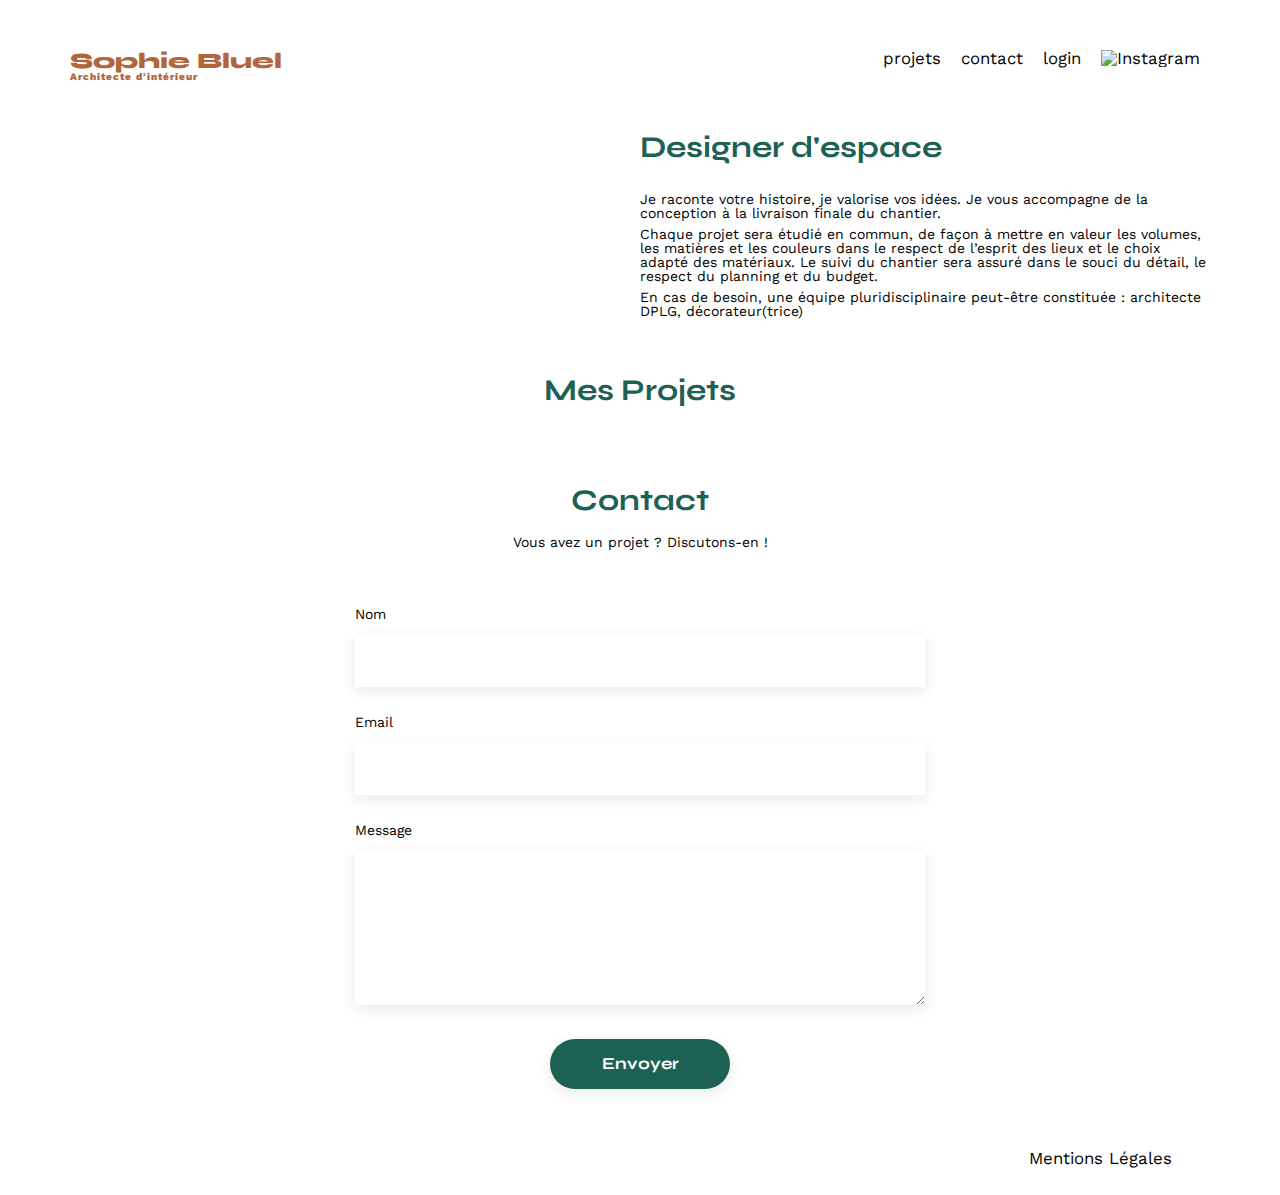
==== FrontEnd/index.html @ 7cdfbd0a "gallery + filtres" ====
<!DOCTYPE html>
<html lang="fr">

<head>
	<meta charset="UTF-8">
	<title>Sophie Bluel - Architecte d'intérieur</title>
	<meta name="viewport" content="width=device-width, initial-scale=1.0">
	<link rel="preconnect" href="https://fonts.googleapis.com">
	<link rel="preconnect" href="https://fonts.gstatic.com" crossorigin>
	<link href="https://fonts.googleapis.com/css2?family=Syne:wght@700;800&family=Work+Sans&display=swap"
		rel="stylesheet">
	<meta name="description" content="">
	<link rel="stylesheet" href="./assets/style.css">
	<script type="module" src="./index.js"></script>
</head>

<body>
	<header>
		<h1>Sophie Bluel <span>Architecte d'intérieur</span></h1>
		<nav>
			<ul>
				<li>projets</li>
				<li>contact</li>
				<li>login</li>
				<li><img src="./assets/icons/instagram.png" alt="Instagram"></li>
			</ul>
		</nav>
	</header>
	<main>
		<section id="introduction">
			<figure>
				<img src="./assets/images/sophie-bluel.png" alt="">
			</figure>
			<article>
				<h2>Designer d'espace</h2>
				<p>Je raconte votre histoire, je valorise vos idées. Je vous accompagne de la conception à la livraison
					finale du chantier.</p>
				<p>Chaque projet sera étudié en commun, de façon à mettre en valeur les volumes, les matières et les
					couleurs dans le respect de l’esprit des lieux et le choix adapté des matériaux. Le suivi du
					chantier sera assuré dans le souci du détail, le respect du planning et du budget.</p>
				<p>En cas de besoin, une équipe pluridisciplinaire peut-être constituée : architecte DPLG,
					décorateur(trice)</p>
			</article>
		</section>
		<section id="portfolio">
			<h2>Mes Projets</h2>
			<div class="gallery">
			</div>
		</section>
		<section id="contact">
			<h2>Contact</h2>
			<p>Vous avez un projet ? Discutons-en !</p>
			<form action="#" method="post">
				<label for="name">Nom</label>
				<input type="text" name="name" id="name">
				<label for="email">Email</label>
				<input type="email" name="email" id="email">
				<label for="message">Message</label>
				<textarea name="message" id="message" cols="30" rows="10"></textarea>
				<input type="submit" value="Envoyer">
			</form>
		</section>
	</main>

	<footer>
		<nav>
			<ul>
				<li>Mentions Légales</li>
			</ul>
		</nav>
	</footer>
</body>

</html>
---- FrontEnd/assets/style.css ----
/* http://meyerweb.com/eric/tools/css/reset/
   v2.0 | 20110126
   License: none (public domain)
*/

html,
body,
div,
span,
applet,
object,
iframe,
h1,
h2,
h3,
h4,
h5,
h6,
p,
blockquote,
pre,
a,
abbr,
acronym,
address,
big,
cite,
code,
del,
dfn,
em,
img,
ins,
kbd,
q,
s,
samp,
small,
strike,
strong,
sub,
sup,
tt,
var,
b,
u,
i,
center,
dl,
dt,
dd,
ol,
ul,
li,
fieldset,
form,
label,
legend,
table,
caption,
tbody,
tfoot,
thead,
tr,
th,
td,
article,
aside,
canvas,
details,
embed,
figure,
figcaption,
footer,
header,
hgroup,
menu,
nav,
output,
ruby,
section,
summary,
time,
mark,
audio,
video {
	margin: 0;
	padding: 0;
	border: 0;
	font-size: 100%;
	font: inherit;
	vertical-align: baseline;
}

/* HTML5 display-role reset for older browsers */
article,
aside,
details,
figcaption,
figure,
footer,
header,
hgroup,
menu,
nav,
section {
	display: block;
}

body {
	line-height: 1;
}

ol,
ul {
	list-style: none;
}

blockquote,
q {
	quotes: none;
}

blockquote:before,
blockquote:after,
q:before,
q:after {
	content: '';
	content: none;
}

table {
	border-collapse: collapse;
	border-spacing: 0;
}

/** end reset css**/
body {
	max-width: 1140px;
	margin: auto;
	font-family: 'Work Sans';
	font-size: 14px;
}

header {
	display: flex;
	justify-content: space-between;
	margin: 50px 0
}

section {
	margin: 50px 0
}

h1 {
	display: flex;
	flex-direction: column;
	font-family: 'Syne';
	font-size: 22px;
	font-weight: 800;
	color: #B1663C
}

h1>span {
	font-family: 'Work Sans';
	font-size: 10px;
	letter-spacing: 0.1em;
	;
}

h2 {
	font-family: 'Syne';
	font-weight: 700;
	font-size: 30px;
	color: #1D6154
}

nav ul {
	display: flex;
	align-items: center;
	list-style-type: none;

}

nav li {
	padding: 0 10px;
	font-size: 1.2em;
}

li:hover {
	color: #B1663C;
}

#introduction {
	display: flex;
	align-items: center;
}

#introduction figure {
	flex: 1
}

#introduction img {
	display: block;
	margin: auto;
	width: 80%;
}

#introduction article {
	flex: 1
}

#introduction h2 {
	margin-bottom: 1em;
}

#introduction p {
	margin-bottom: 0.5em;
}

#portfolio h2 {
	text-align: center;
	margin-bottom: 1em;
}

.gallery {
	width: 100%;
	display: grid;
	grid-template-columns: 1fr 1fr 1fr;
	grid-column-gap: 20px;
	grid-row-gap: 20px;
}

.gallery img {
	width: 100%;

}

#contact {
	width: 50%;
	margin: auto;
}

#contact>* {
	text-align: center;

}

#contact h2 {
	margin-bottom: 20px;
}

#contact form {
	text-align: left;
	margin-top: 30px;
	display: flex;
	flex-direction: column;
}

#contact input {
	height: 50px;
	font-size: 1.2em;
	border: none;
	box-shadow: 0px 4px 14px rgba(0, 0, 0, 0.09);
}

#contact label {
	margin: 2em 0 1em 0;
}

#contact textarea {
	border: none;
	box-shadow: 0px 4px 14px rgba(0, 0, 0, 0.09);
}

input[type="submit"] {
	font-family: 'Syne';
	font-weight: 700;
	color: white;
	background-color: #1D6154;
	margin: 2em auto;
	width: 180px;
	text-align: center;
	border-radius: 60px;
}

footer nav ul {
	display: flex;
	justify-content: flex-end;
	margin: 2em
}
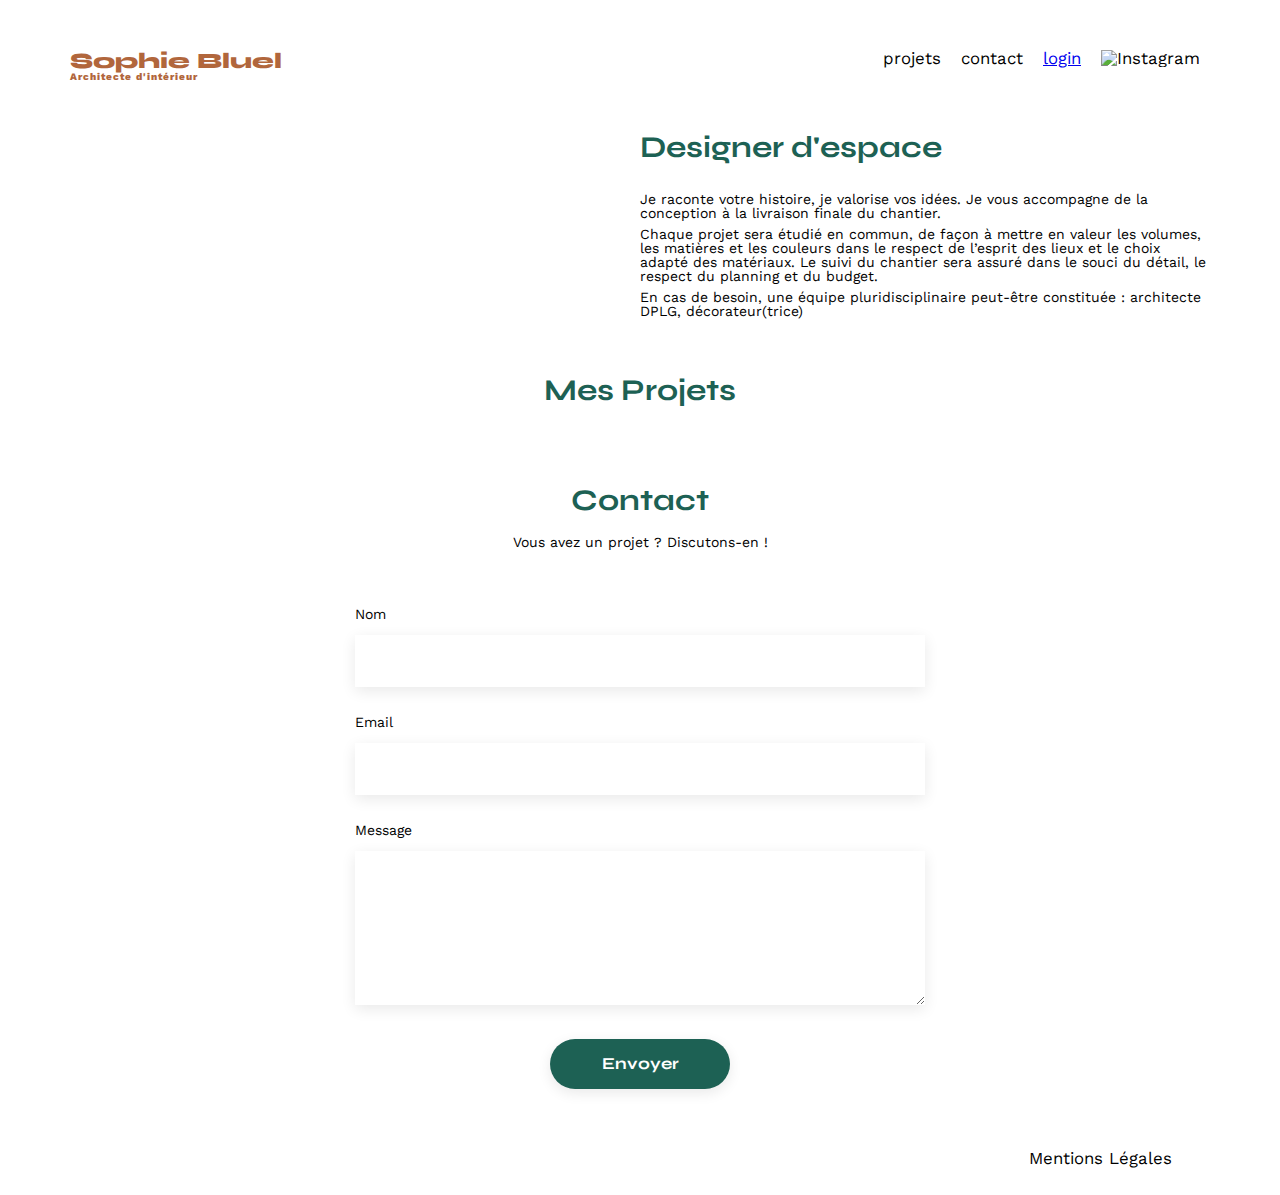
==== commit ac1f8f0b: "error 405" ====
--- a/FrontEnd/index.html
+++ b/FrontEnd/index.html
@@ -11,7 +11,6 @@
 		rel="stylesheet">
 	<meta name="description" content="">
 	<link rel="stylesheet" href="./assets/style.css">
-	<script type="module" src="./index.js"></script>
 </head>
 
 <body>
@@ -21,7 +20,7 @@
 			<ul>
 				<li>projets</li>
 				<li>contact</li>
-				<li>login</li>
+				<li id="login"><a href="./login.html">login</a></li>
 				<li><img src="./assets/icons/instagram.png" alt="Instagram"></li>
 			</ul>
 		</nav>
@@ -69,6 +68,7 @@
 			</ul>
 		</nav>
 	</footer>
+	<script type="module" src="./index.js"></script>
 </body>
 
 </html>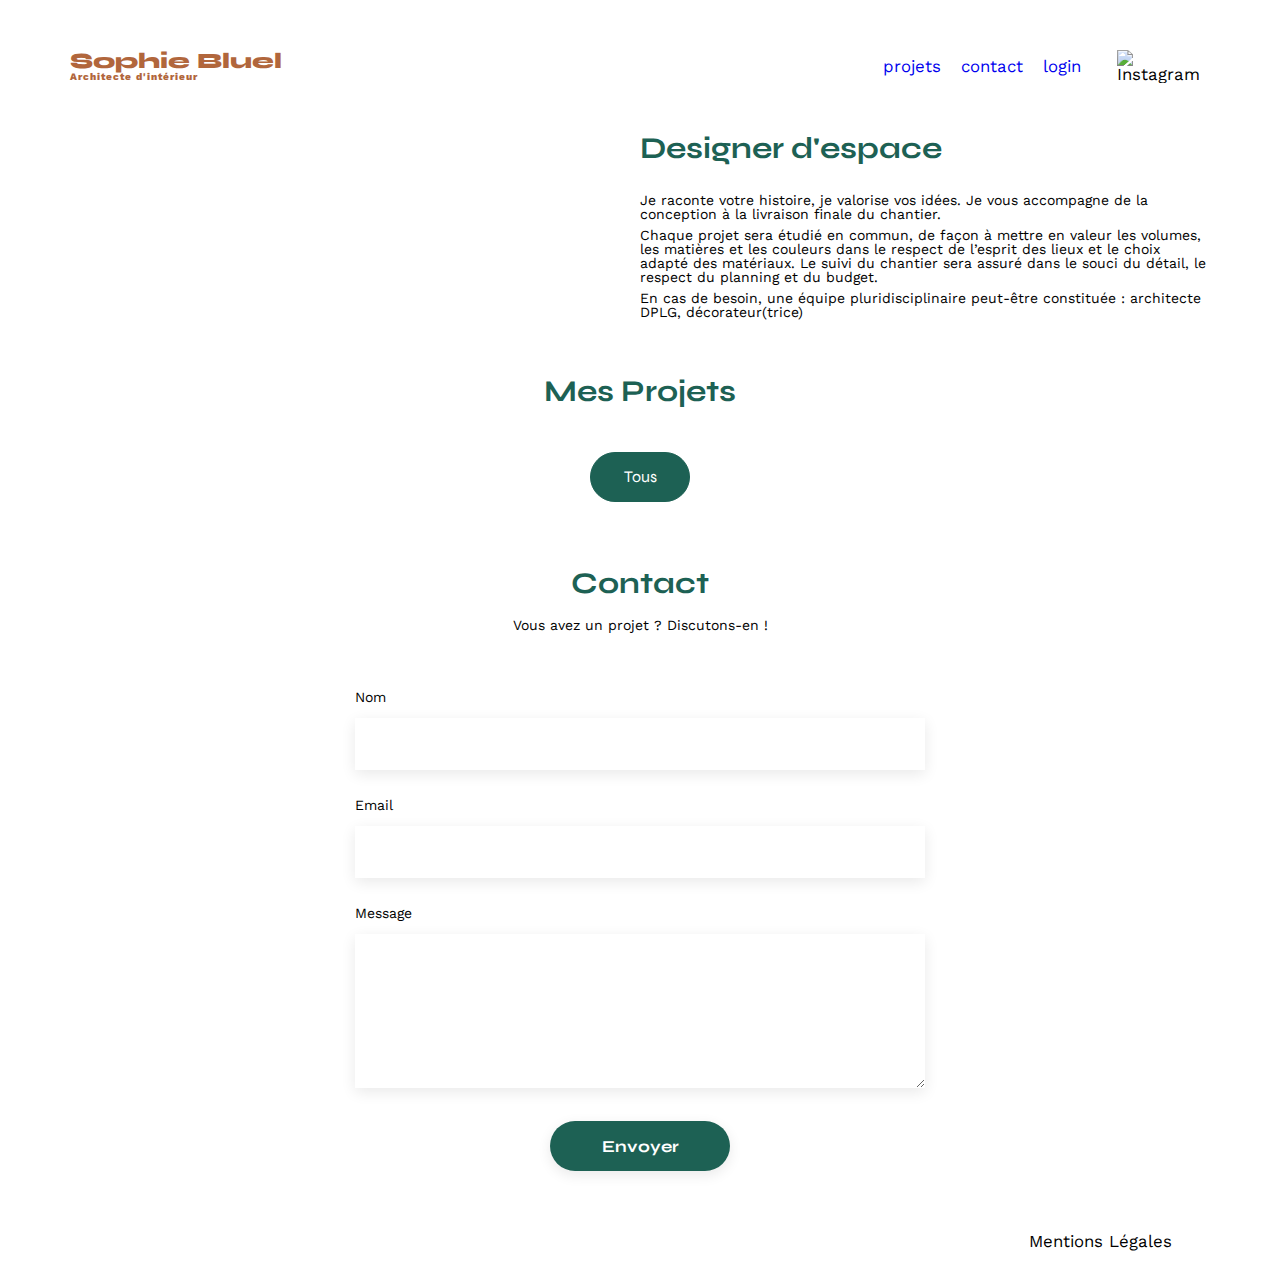
==== commit 1e94019f: "Projet finalisé" ====
--- a/FrontEnd/index.html
+++ b/FrontEnd/index.html
@@ -11,6 +11,9 @@
 		rel="stylesheet">
 	<meta name="description" content="">
 	<link rel="stylesheet" href="./assets/style.css">
+	<link rel="stylesheet" href="https://cdnjs.cloudflare.com/ajax/libs/font-awesome/6.2.1/css/all.min.css"
+		integrity="sha512-MV7K8+y+gLIBoVD59lQIYicR65iaqukzvf/nwasF0nqhPay5w/9lJmVM2hMDcnK1OnMGCdVK+iQrJ7lzPJQd1w=="
+		crossorigin="anonymous" referrerpolicy="no-referrer">
 </head>
 
 <body>
@@ -18,8 +21,8 @@
 		<h1>Sophie Bluel <span>Architecte d'intérieur</span></h1>
 		<nav>
 			<ul>
-				<li>projets</li>
-				<li>contact</li>
+				<li><a href="#portfolio">projets</a></li>
+				<li><a href="#contact">contact</a></li>
 				<li id="login"><a href="./login.html">login</a></li>
 				<li><img src="./assets/icons/instagram.png" alt="Instagram"></li>
 			</ul>
@@ -43,8 +46,7 @@
 		</section>
 		<section id="portfolio">
 			<h2>Mes Projets</h2>
-			<div class="gallery">
-			</div>
+			<div class="gallery"></div>
 		</section>
 		<section id="contact">
 			<h2>Contact</h2>
--- a/FrontEnd/assets/style.css
+++ b/FrontEnd/assets/style.css
@@ -219,6 +219,9 @@
 }
 
 #portfolio h2 {
+	display: flex;
+	justify-content: center;
+	position: relative;
 	text-align: center;
 	margin-bottom: 1em;
 }
@@ -236,36 +239,46 @@
 
 }
 
-#contact {
+#contact,
+#login {
 	width: 50%;
 	margin: auto;
 }
 
-#contact>* {
-	text-align: center;
-
-}
-
-#contact h2 {
+#contact>*,
+#login>* {
+	text-align: center;
+
+}
+
+#contact h2,
+#login h2 {
 	margin-bottom: 20px;
 }
 
-#contact form {
+#contact form,
+#login form {
 	text-align: left;
 	margin-top: 30px;
 	display: flex;
 	flex-direction: column;
 }
 
-#contact input {
+#contact input,
+#login input {
 	height: 50px;
 	font-size: 1.2em;
 	border: none;
 	box-shadow: 0px 4px 14px rgba(0, 0, 0, 0.09);
 }
 
-#contact label {
+#contact label,
+#login label {
 	margin: 2em 0 1em 0;
+}
+
+#login-form__submit {
+	cursor: pointer;
 }
 
 #contact textarea {
@@ -287,5 +300,273 @@
 footer nav ul {
 	display: flex;
 	justify-content: flex-end;
-	margin: 2em
+	margin: 2em;
+}
+
+#gallery-filters {
+	display: flex;
+	flex-direction: row;
+	justify-content: center;
+}
+
+#gallery-filters span {
+	min-width: 100px;
+	display: flex;
+	flex-wrap: wrap;
+	justify-content: center;
+	align-content: center;
+	font-family: 'Syne';
+	color: #1D6154;
+	border: 1px solid #1D6154;
+	border-radius: 60px;
+	height: 50px;
+	font-size: 16px;
+	cursor: pointer;
+	padding: 0 1em;
+	margin: 1em;
+	box-sizing: border-box;
+}
+
+#selected-filter {
+	color: white !important;
+	background-color: #1D6154;
+	border: none;
+}
+
+#admin-header {
+	width: 100%;
+	height: 60px;
+	background-color: black;
+	position: absolute;
+	top: 0;
+	left: 0;
+	display: flex;
+	justify-content: center;
+	align-items: center;
+	gap: 20px;
+}
+
+#admin-header-icon {
+	color: white;
+}
+
+#admin-header-title {
+	color: white;
+	font-family: 'Work Sans';
+	font-size: 16px;
+}
+
+#modifDiv {
+	cursor: pointer;
+	font-family: 'Work Sans';
+	font-weight: 400;
+	font-size: 14px;
+	display: flex;
+	justify-content: center;
+	align-items: center;
+	gap: 10px;
+	position: relative;
+	left: 20px;
+}
+
+.modal {
+	width: 100%;
+	max-width: calc(700px - 6px - 2em);
+	box-sizing: border-box;
+	border-radius: 10px;
+	outline: none;
+	border: none;
+}
+
+.modal::backdrop {
+	background: black;
+	opacity: 0.4;
+}
+
+.close-modal {
+	cursor: pointer;
+	position: absolute;
+	top: 20px;
+	right: 20px;
+}
+
+.return-modal {
+	cursor: pointer;
+	position: absolute;
+	top: 20px;
+	left: 20px;
+}
+
+.cta-btn {
+	min-width: 240px;
+	font-family: 'Syne';
+	border-radius: 60px;
+	font-size: 16px;
+	cursor: pointer;
+	color: white;
+	background-color: #1D6154;
+	font-weight: 700;
+	text-align: center;
+	padding: 1em;
+	border: none;
+	margin: 40px;
+}
+
+.modal-gallery {
+	width: 100%;
+	max-width: calc(540px - 6px - 2em);
+	display: grid;
+	grid-template-columns: 1fr 1fr 1fr 1fr 1fr;
+	grid-column-gap: 10px;
+	grid-row-gap: 30px;
+	padding-bottom: 30px;
+	border-bottom: 1px solid #B3B3B3;
+}
+
+.modal-gallery img {
+	width: 100%;
+}
+
+.modal-gallery figure {
+	position: relative;
+}
+
+.modal h3 {
+	font-family: 'Work Sans';
+	font-weight: 400;
+	font-size: 26px;
+	text-align: center;
+	margin: 40px 0;
+}
+
+.delete-work-icon {
+	position: absolute;
+	top: 6px;
+	right: 6px;
+	color: white;
+	background-color: black;
+	border-radius: 2px;
+	padding: 3px 4px;
+	cursor: pointer;
+}
+
+.modal form {
+	gap: 20px;
+	display: flex;
+	flex-direction: column;
+	justify-content: center;
+	align-items: center;
+}
+
+.modal form>label {
+	width: 100%;
+	color: #3D3D3D
+}
+
+.form-img-container {
+	display: flex;
+	flex-direction: column;
+	justify-content: center;
+	align-items: center;
+	gap: 5px;
+	background-color: #E8F1F6;
+	width: 100%;
+	padding: 20px 0;
+}
+
+.form-img-container i {
+	color: #B9C5CC;
+}
+
+.form-img-container span {
+	color: #444444;
+}
+
+#add-work-img {
+	display: none;
+}
+
+.modal-container {
+	max-width: calc(540px - 6px - 2em);
+	margin: auto;
+	display: flex;
+	flex-direction: column;
+}
+
+.modal-container form {
+	width: 100%;
+}
+
+.modal-container fieldset {
+	width: 100%;
+}
+
+.add-work-img-btn {
+	display: block;
+	font-family: 'Syne';
+	border-radius: 60px;
+	font-size: 16px;
+	cursor: pointer;
+	color: #306685;
+	background-color: #CBD6DC;
+	font-weight: 700;
+	text-align: center;
+	padding: 1em 2em;
+	border: none;
+}
+
+#work-title,
+#work-category {
+	box-sizing: border-box;
+	width: 100%;
+	height: 50px;
+	box-shadow: 0px 4px 14px 0px #00000017;
+	border: none;
+	padding: 0 15px;
+}
+
+a {
+	text-decoration: none;
+}
+
+#forgotten-pw,
+#error-message {
+	text-align: center;
+	margin-bottom: 1em;
+}
+
+#error-message {
+	color: red;
+}
+
+.hidden {
+	display: none
+}
+
+.image-preview {
+	width: 100%;
+	max-width: 200px;
+}
+
+#invalid-form {
+	background-color: #C4C4C4;
+	cursor: default;
+}
+
+.line {
+	width: 100%;
+	border-bottom: 1px solid #B3B3B3;
+	margin-top: 20px;
+	margin-bottom: -20px;
+}
+
+.login-main {
+	display: flex;
+	flex: 1;
+}
+
+.login-body {
+	display: flex;
+	flex-direction: column;
+	min-height: 100vh;
 }